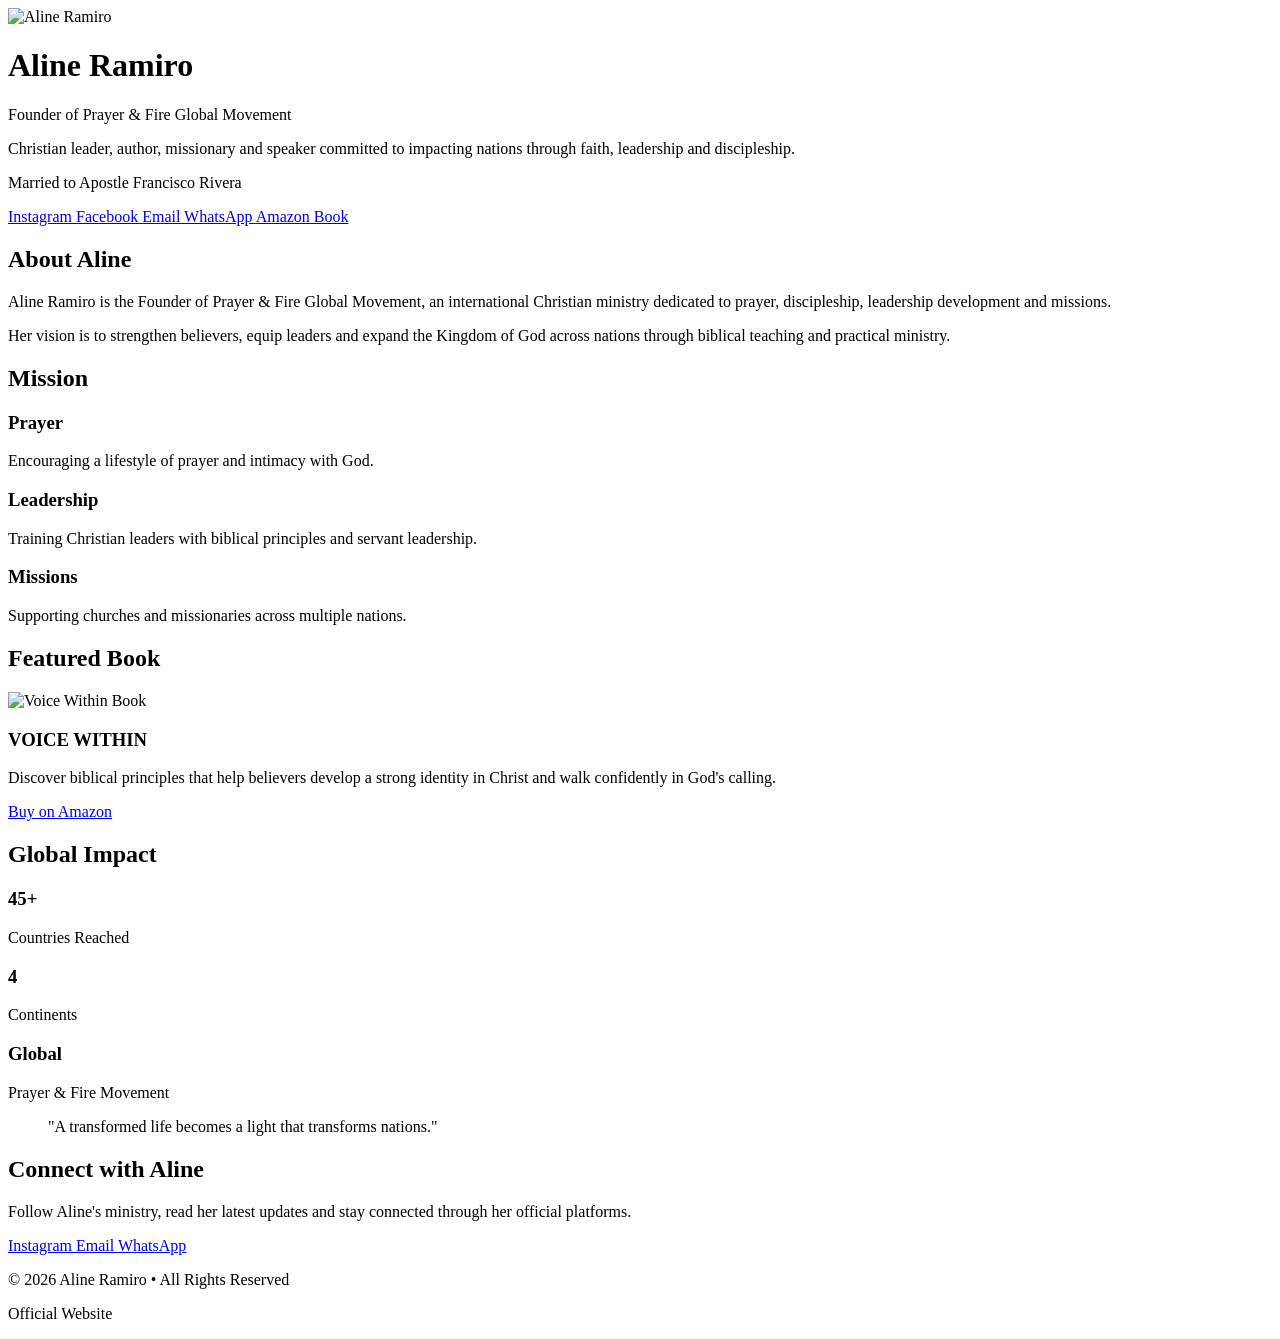
==== Index.html @ 1c5e766b "Create Index.html" ====
<!DOCTYPE html>
<html lang="en">
<head>

<meta charset="UTF-8">
<meta name="viewport" content="width=device-width, initial-scale=1.0">

<title>Aline Ramiro | Founder of Prayer & Fire Global Movement</title>

<meta name="description" content="Official website of Aline Ramiro. Founder of Prayer & Fire Global Movement, Christian leader, author, speaker and missionary.">

<meta name="keywords" content="Aline Ramiro, Prayer and Fire, Prayer & Fire, Christian Leader, Missionary, Founder, Global Movement, Author">

<meta name="author" content="Aline Ramiro">

<meta property="og:title" content="Aline Ramiro">
<meta property="og:description" content="Founder of Prayer & Fire Global Movement">
<meta property="og:type" content="website">

<link rel="preconnect" href="https://fonts.googleapis.com">
<link rel="preconnect" href="https://fonts.gstatic.com" crossorigin>

<link href="https://fonts.googleapis.com/css2?family=Poppins:wght@300;400;500;600;700&display=swap" rel="stylesheet">

<link rel="stylesheet" href="style.css">

</head>

<body>

<header class="hero">

<div class="overlay"></div>

<div class="hero-content">

<img src="images/aline.jpg" alt="Aline Ramiro" class="profile-photo">

<h1>Aline Ramiro</h1>

<p class="subtitle">
Founder of Prayer & Fire Global Movement
</p>

<p class="description">
Christian leader, author, missionary and speaker committed to impacting nations through faith, leadership and discipleship.
</p>

<p class="family">
Married to Apostle Francisco Rivera
</p>

<div class="buttons">

<a href="https://instagram.com/alineramiroglobal" target="_blank">
Instagram
</a>

<a href="https://facebook.com/" target="_blank">
Facebook
</a>

<a href="mailto:alineramirocontact@gmail.com">
Email
</a>

<a href="https://wa.me/18572612862" target="_blank">
WhatsApp
</a>

<a href="https://a.co/d/01tmIqQT" target="_blank">
Amazon Book
</a>

</div>

</div>

</header><section class="about">

<div class="container">

<h2>About Aline</h2>

<p>

Aline Ramiro is the Founder of Prayer & Fire Global Movement, an international Christian ministry dedicated to prayer, discipleship, leadership development and missions.

</p>

<p>

Her vision is to strengthen believers, equip leaders and expand the Kingdom of God across nations through biblical teaching and practical ministry.

</p>

</div>

</section>

<section class="mission">

<div class="container">

<h2>Mission</h2>

<div class="cards">

<div class="card">

<h3>Prayer</h3>

<p>
Encouraging a lifestyle of prayer and intimacy with God.
</p>

</div>

<div class="card">

<h3>Leadership</h3>

<p>
Training Christian leaders with biblical principles and servant leadership.
</p>

</div>

<div class="card">

<h3>Missions</h3>

<p>
Supporting churches and missionaries across multiple nations.
</p>

</div>

</div>

</div>

</section>

<section class="book">

<div class="container">

<h2>Featured Book</h2>

<img src="images/book.jpg" alt="Voice Within Book" class="book-image">

<h3>VOICE WITHIN</h3>

<p>

Discover biblical principles that help believers develop a strong identity in Christ and walk confidently in God's calling.

</p>

<a class="amazon-button"
href="https://a.co/d/01tmIqQT"
target="_blank">

Buy on Amazon

</a>

</div>

</section><section class="impact">

    <div class="container">

        <h2>Global Impact</h2>

        <div class="stats">

            <div class="stat">
                <h3>45+</h3>
                <p>Countries Reached</p>
            </div>

            <div class="stat">
                <h3>4</h3>
                <p>Continents</p>
            </div>

            <div class="stat">
                <h3>Global</h3>
                <p>Prayer & Fire Movement</p>
            </div>

        </div>

    </div>

</section>

<section class="quote">

    <div class="container">

        <blockquote>

            "A transformed life becomes a light that transforms nations."

        </blockquote>

    </div>

</section>

<section class="contact">

    <div class="container">

        <h2>Connect with Aline</h2>

        <p>
            Follow Aline's ministry, read her latest updates and stay connected through her official platforms.
        </p>

        <div class="buttons">

            <a href="https://instagram.com/alineramiroglobal" target="_blank">
                Instagram
            </a>

            <a href="mailto:alineramirocontact@gmail.com">
                Email
            </a>

            <a href="https://wa.me/18572612862" target="_blank">
                WhatsApp
            </a>

        </div>

    </div>

</section>

<footer>

    <p>

        © 2026 Aline Ramiro • All Rights Reserved

    </p>

    <p>

        Official Website

    </p>

</footer>

<script src="script.js"></script>

</body>

</html>
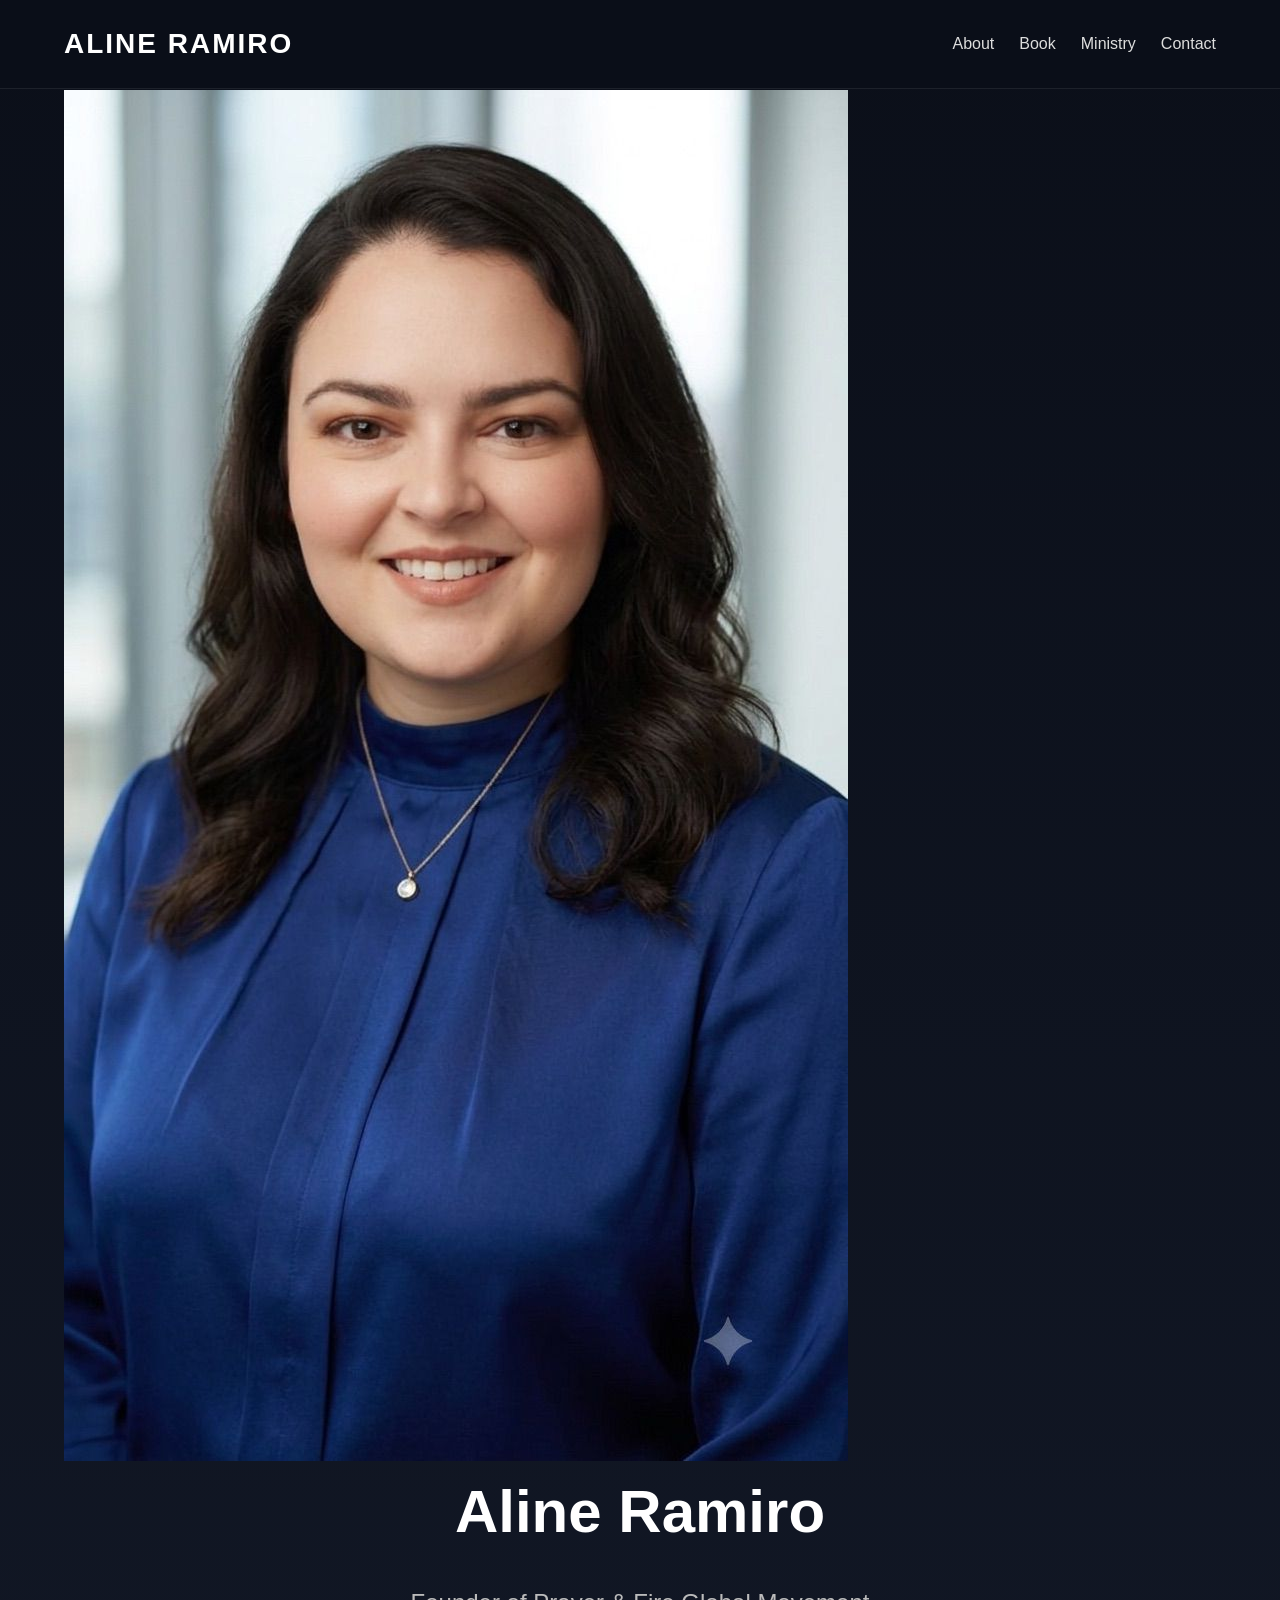
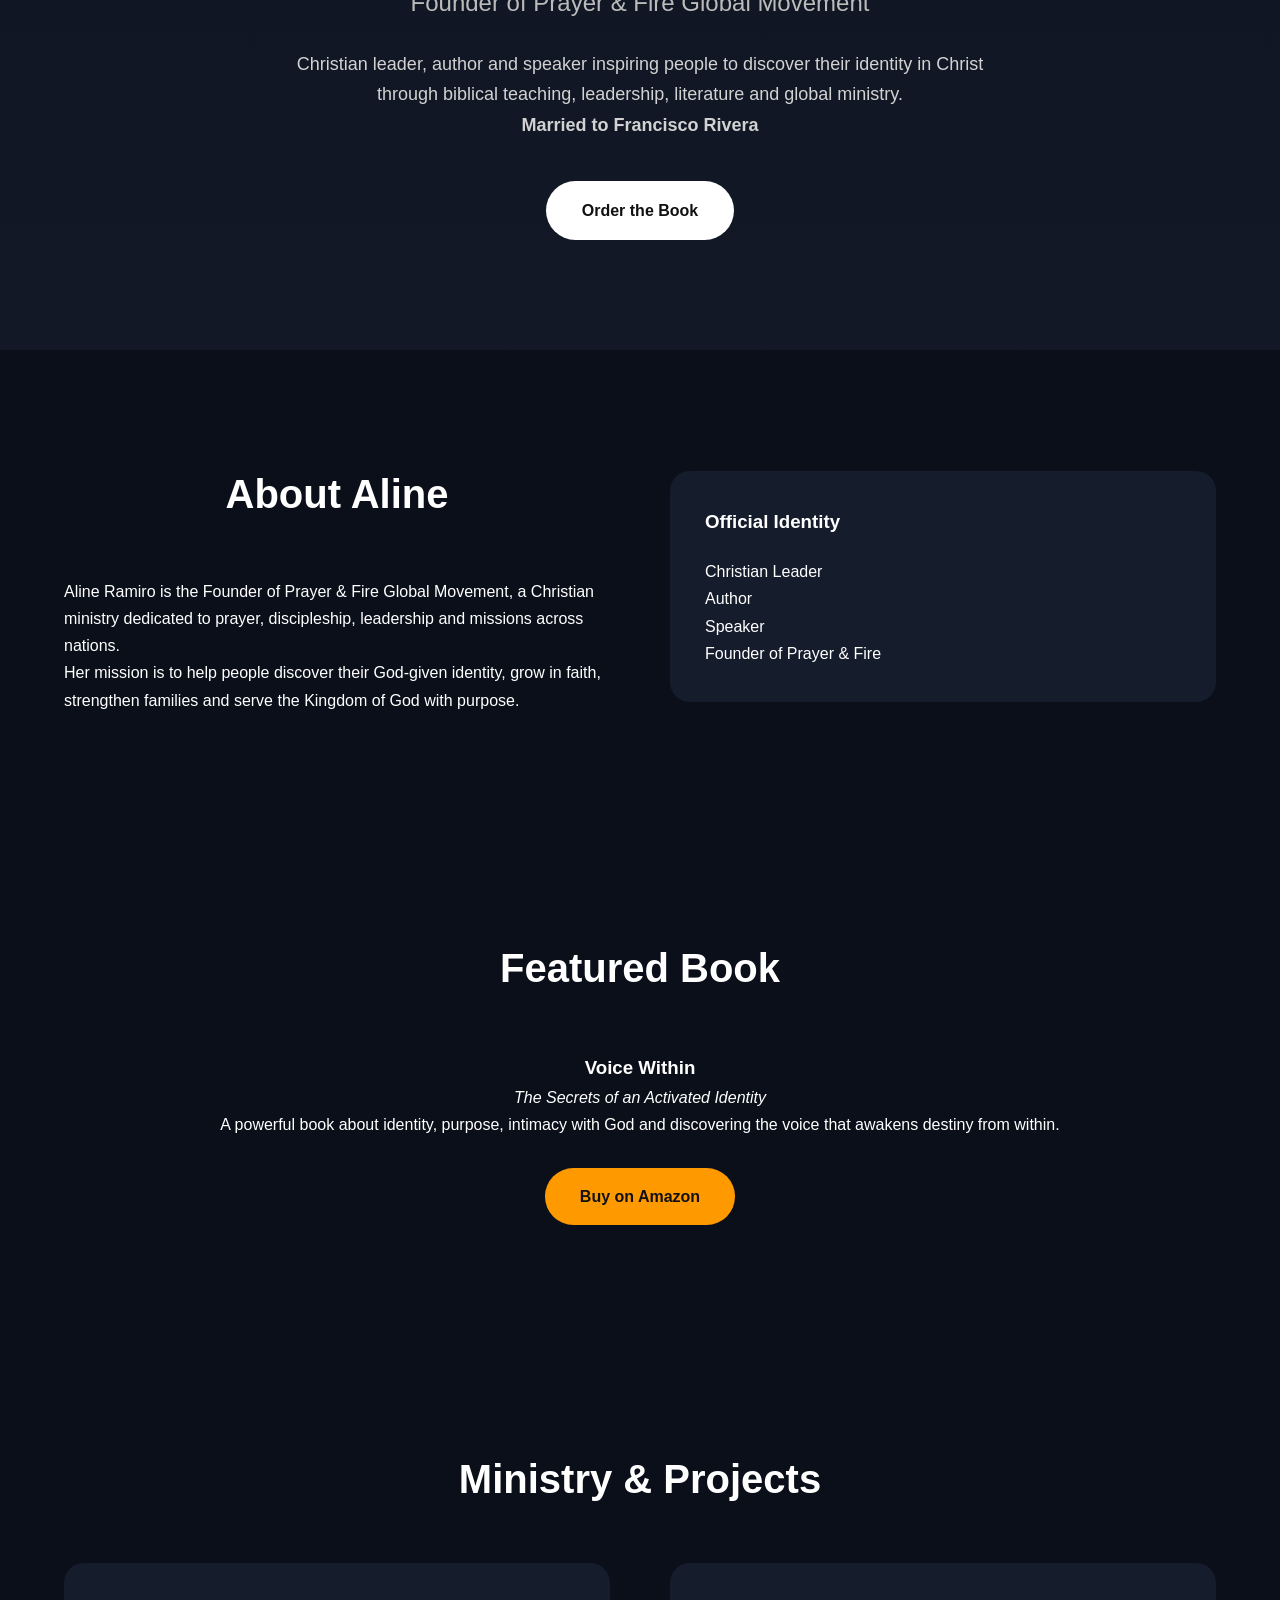
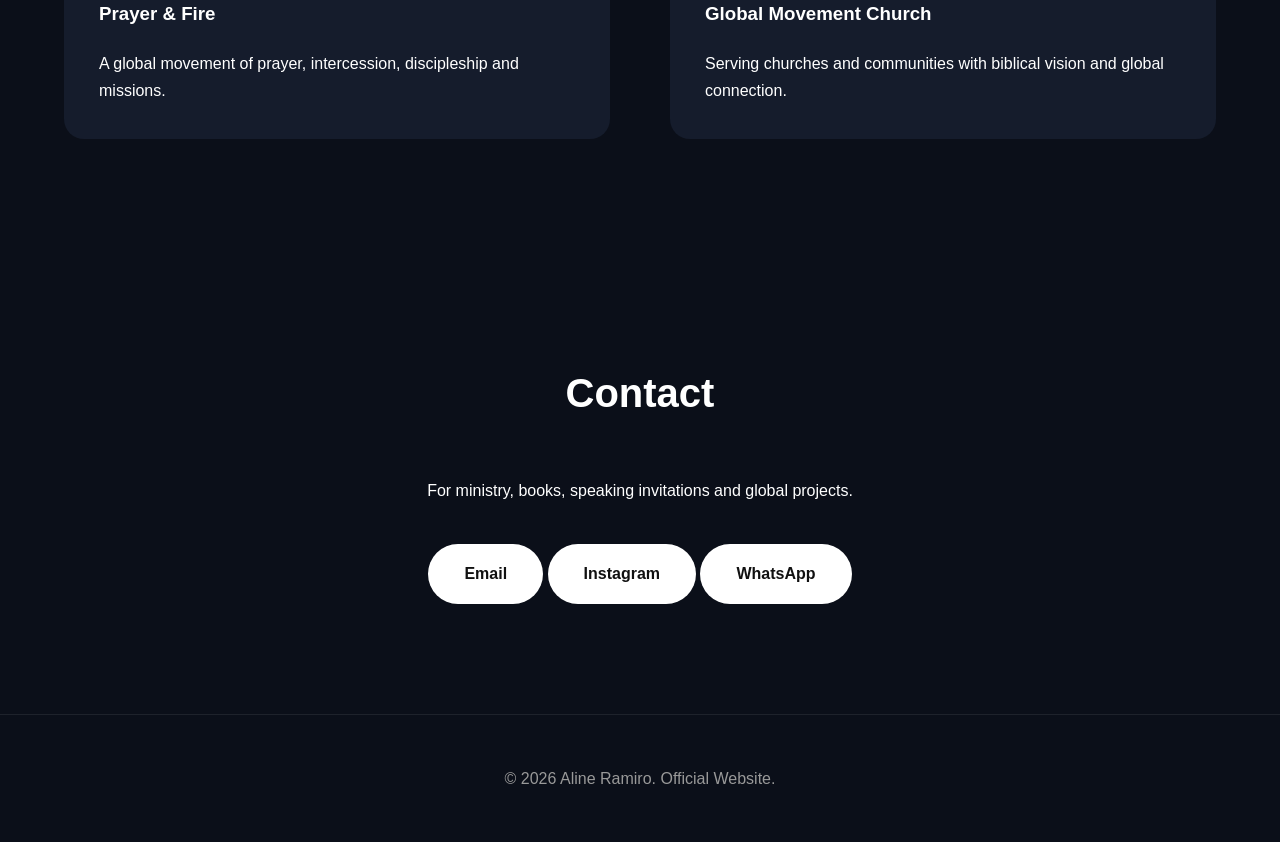
==== commit cc031358: "Update index.html" ====
--- a/Index.html
+++ b/Index.html
@@ -1,264 +1,128 @@
 <!DOCTYPE html>
 <html lang="en">
 <head>
+  <meta charset="UTF-8" />
+  <meta name="viewport" content="width=device-width, initial-scale=1.0" />
 
-<meta charset="UTF-8">
-<meta name="viewport" content="width=device-width, initial-scale=1.0">
+  <title>Aline Ramiro | Official Website</title>
+  <meta name="description" content="Official website of Aline Ramiro, Founder of Prayer & Fire Global Movement, Christian leader, author and speaker." />
+  <meta name="keywords" content="Aline Ramiro, Prayer and Fire, Prayer & Fire, Francisco Rivera, Voice Within, Voz Interior, Global Movement Church" />
+  <meta name="author" content="Aline Ramiro" />
+  <meta name="robots" content="index, follow" />
 
-<title>Aline Ramiro | Founder of Prayer & Fire Global Movement</title>
+  <meta property="og:title" content="Aline Ramiro | Official Website" />
+  <meta property="og:description" content="Founder of Prayer & Fire Global Movement. Christian leader, author and speaker." />
+  <meta property="og:type" content="website" />
 
-<meta name="description" content="Official website of Aline Ramiro. Founder of Prayer & Fire Global Movement, Christian leader, author, speaker and missionary.">
-
-<meta name="keywords" content="Aline Ramiro, Prayer and Fire, Prayer & Fire, Christian Leader, Missionary, Founder, Global Movement, Author">
-
-<meta name="author" content="Aline Ramiro">
-
-<meta property="og:title" content="Aline Ramiro">
-<meta property="og:description" content="Founder of Prayer & Fire Global Movement">
-<meta property="og:type" content="website">
-
-<link rel="preconnect" href="https://fonts.googleapis.com">
-<link rel="preconnect" href="https://fonts.gstatic.com" crossorigin>
-
-<link href="https://fonts.googleapis.com/css2?family=Poppins:wght@300;400;500;600;700&display=swap" rel="stylesheet">
-
-<link rel="stylesheet" href="style.css">
-
+  <link rel="stylesheet" href="style.css" />
 </head>
 
 <body>
 
-<header class="hero">
+  <header>
+    <nav class="container">
+      <div class="logo">ALINE RAMIRO</div>
+      <div class="menu">
+        <a href="#about">About</a>
+        <a href="#book">Book</a>
+        <a href="#ministry">Ministry</a>
+        <a href="#contact">Contact</a>
+      </div>
+    </nav>
+  </header>
 
-<div class="overlay"></div>
+  <section class="hero">
+    <div class="container">
+      <img src="aline.JPG" alt="Aline Ramiro" class="profile-photo" />
 
-<div class="hero-content">
+      <h1>Aline Ramiro</h1>
+      <h2>Founder of Prayer & Fire Global Movement</h2>
 
-<img src="images/aline.jpg" alt="Aline Ramiro" class="profile-photo">
+      <p>
+        Christian leader, author and speaker inspiring people to discover their identity in Christ
+        through biblical teaching, leadership, literature and global ministry.
+      </p>
 
-<h1>Aline Ramiro</h1>
+      <p><strong>Married to Francisco Rivera</strong></p>
 
-<p class="subtitle">
-Founder of Prayer & Fire Global Movement
-</p>
+      <a href="#book" class="button">Order the Book</a>
+    </div>
+  </section>
 
-<p class="description">
-Christian leader, author, missionary and speaker committed to impacting nations through faith, leadership and discipleship.
-</p>
+  <section id="about">
+    <div class="container about">
+      <div>
+        <h2 class="section-title">About Aline</h2>
+        <p>
+          Aline Ramiro is the Founder of Prayer & Fire Global Movement, a Christian ministry
+          dedicated to prayer, discipleship, leadership and missions across nations.
+        </p>
+        <p>
+          Her mission is to help people discover their God-given identity, grow in faith,
+          strengthen families and serve the Kingdom of God with purpose.
+        </p>
+      </div>
 
-<p class="family">
-Married to Apostle Francisco Rivera
-</p>
+      <div class="card">
+        <h3>Official Identity</h3>
+        <p>Christian Leader</p>
+        <p>Author</p>
+        <p>Speaker</p>
+        <p>Founder of Prayer & Fire</p>
+      </div>
+    </div>
+  </section>
 
-<div class="buttons">
+  <section id="book" class="book">
+    <div class="container">
+      <h2 class="section-title">Featured Book</h2>
+      <h3>Voice Within</h3>
+      <p><em>The Secrets of an Activated Identity</em></p>
 
-<a href="https://instagram.com/alineramiroglobal" target="_blank">
-Instagram
-</a>
+      <p>
+        A powerful book about identity, purpose, intimacy with God and discovering the voice
+        that awakens destiny from within.
+      </p>
 
-<a href="https://facebook.com/" target="_blank">
-Facebook
-</a>
+      <a class="amazon-button" href="https://a.co/d/01tmIqQT" target="_blank">
+        Buy on Amazon
+      </a>
+    </div>
+  </section>
 
-<a href="mailto:alineramirocontact@gmail.com">
-Email
-</a>
+  <section id="ministry">
+    <div class="container">
+      <h2 class="section-title">Ministry & Projects</h2>
 
-<a href="https://wa.me/18572612862" target="_blank">
-WhatsApp
-</a>
-
-<a href="https://a.co/d/01tmIqQT" target="_blank">
-Amazon Book
-</a>
-
-</div>
-
-</div>
-
-</header><section class="about">
-
-<div class="container">
-
-<h2>About Aline</h2>
-
-<p>
-
-Aline Ramiro is the Founder of Prayer & Fire Global Movement, an international Christian ministry dedicated to prayer, discipleship, leadership development and missions.
-
-</p>
-
-<p>
-
-Her vision is to strengthen believers, equip leaders and expand the Kingdom of God across nations through biblical teaching and practical ministry.
-
-</p>
-
-</div>
-
-</section>
-
-<section class="mission">
-
-<div class="container">
-
-<h2>Mission</h2>
-
-<div class="cards">
-
-<div class="card">
-
-<h3>Prayer</h3>
-
-<p>
-Encouraging a lifestyle of prayer and intimacy with God.
-</p>
-
-</div>
-
-<div class="card">
-
-<h3>Leadership</h3>
-
-<p>
-Training Christian leaders with biblical principles and servant leadership.
-</p>
-
-</div>
-
-<div class="card">
-
-<h3>Missions</h3>
-
-<p>
-Supporting churches and missionaries across multiple nations.
-</p>
-
-</div>
-
-</div>
-
-</div>
-
-</section>
-
-<section class="book">
-
-<div class="container">
-
-<h2>Featured Book</h2>
-
-<img src="images/book.jpg" alt="Voice Within Book" class="book-image">
-
-<h3>VOICE WITHIN</h3>
-
-<p>
-
-Discover biblical principles that help believers develop a strong identity in Christ and walk confidently in God's calling.
-
-</p>
-
-<a class="amazon-button"
-href="https://a.co/d/01tmIqQT"
-target="_blank">
-
-Buy on Amazon
-
-</a>
-
-</div>
-
-</section><section class="impact">
-
-    <div class="container">
-
-        <h2>Global Impact</h2>
-
-        <div class="stats">
-
-            <div class="stat">
-                <h3>45+</h3>
-                <p>Countries Reached</p>
-            </div>
-
-            <div class="stat">
-                <h3>4</h3>
-                <p>Continents</p>
-            </div>
-
-            <div class="stat">
-                <h3>Global</h3>
-                <p>Prayer & Fire Movement</p>
-            </div>
-
+      <div class="about">
+        <div class="card">
+          <h3>Prayer & Fire</h3>
+          <p>A global movement of prayer, intercession, discipleship and missions.</p>
         </div>
 
+        <div class="card">
+          <h3>Global Movement Church</h3>
+          <p>Serving churches and communities with biblical vision and global connection.</p>
+        </div>
+      </div>
     </div>
+  </section>
 
-</section>
+  <section id="contact">
+    <div class="container book">
+      <h2 class="section-title">Contact</h2>
+      <p>For ministry, books, speaking invitations and global projects.</p>
 
-<section class="quote">
+      <a class="button" href="mailto:alineramirocontact@gmail.com">Email</a>
+      <a class="button" href="https://instagram.com/alineramiroglobal" target="_blank">Instagram</a>
+      <a class="button" href="https://wa.me/18572612862" target="_blank">WhatsApp</a>
+    </div>
+  </section>
 
-    <div class="container">
+  <footer>
+    <p>© 2026 Aline Ramiro. Official Website.</p>
+  </footer>
 
-        <blockquote>
-
-            "A transformed life becomes a light that transforms nations."
-
-        </blockquote>
-
-    </div>
-
-</section>
-
-<section class="contact">
-
-    <div class="container">
-
-        <h2>Connect with Aline</h2>
-
-        <p>
-            Follow Aline's ministry, read her latest updates and stay connected through her official platforms.
-        </p>
-
-        <div class="buttons">
-
-            <a href="https://instagram.com/alineramiroglobal" target="_blank">
-                Instagram
-            </a>
-
-            <a href="mailto:alineramirocontact@gmail.com">
-                Email
-            </a>
-
-            <a href="https://wa.me/18572612862" target="_blank">
-                WhatsApp
-            </a>
-
-        </div>
-
-    </div>
-
-</section>
-
-<footer>
-
-    <p>
-
-        © 2026 Aline Ramiro • All Rights Reserved
-
-    </p>
-
-    <p>
-
-        Official Website
-
-    </p>
-
-</footer>
-
-<script src="script.js"></script>
-
+  <script src="script.js"></script>
 </body>
-
 </html>
--- a/style.css
+++ b/style.css
@@ -0,0 +1,193 @@
+*{
+    margin:0;
+    padding:0;
+    box-sizing:border-box;
+}
+
+html{
+    scroll-behavior:smooth;
+}
+
+body{
+    font-family:Arial, Helvetica, sans-serif;
+    background:#0b0f19;
+    color:#ffffff;
+    line-height:1.7;
+}
+
+a{
+    text-decoration:none;
+    color:inherit;
+}
+
+img{
+    max-width:100%;
+    display:block;
+}
+
+.container{
+    width:90%;
+    max-width:1200px;
+    margin:auto;
+}
+
+header{
+    position:fixed;
+    width:100%;
+    top:0;
+    left:0;
+    background:rgba(11,15,25,.95);
+    backdrop-filter:blur(12px);
+    z-index:1000;
+    border-bottom:1px solid rgba(255,255,255,.08);
+}
+
+nav{
+    display:flex;
+    justify-content:space-between;
+    align-items:center;
+    padding:20px 0;
+}
+
+.logo{
+    font-size:28px;
+    font-weight:bold;
+    letter-spacing:2px;
+}
+
+.menu{
+    display:flex;
+    gap:25px;
+}
+
+.menu a{
+    color:#ddd;
+    transition:.3s;
+}
+
+.menu a:hover{
+    color:#ffffff;
+}
+
+.hero{
+    min-height:100vh;
+    display:flex;
+    align-items:center;
+    justify-content:center;
+    text-align:center;
+    padding-top:90px;
+    background:linear-gradient(180deg,#0b0f19,#121826);
+}
+
+.hero h1{
+    font-size:60px;
+    margin-bottom:20px;
+}
+
+.hero h2{
+    color:#bbbbbb;
+    margin-bottom:25px;
+    font-weight:400;
+}
+
+.hero p{
+    max-width:700px;
+    margin:auto;
+    color:#d2d2d2;
+    font-size:18px;
+}
+
+.button{
+    display:inline-block;
+    margin-top:40px;
+    padding:16px 36px;
+    background:#ffffff;
+    color:#111;
+    border-radius:50px;
+    font-weight:bold;
+    transition:.3s;
+}
+
+.button:hover{
+    transform:translateY(-3px);
+}
+
+section{
+    padding:110px 0;
+}
+
+.section-title{
+    text-align:center;
+    font-size:40px;
+    margin-bottom:50px;
+}
+
+.about{
+    display:grid;
+    grid-template-columns:1fr 1fr;
+    gap:60px;
+    align-items:center;
+}
+
+.photo{
+    width:100%;
+    border-radius:20px;
+    overflow:hidden;
+}
+
+.photo img{
+    width:100%;
+}
+
+.card{
+    background:#151c2c;
+    padding:35px;
+    border-radius:20px;
+}
+
+.card h3{
+    margin-bottom:20px;
+}
+
+.book{
+    text-align:center;
+}
+
+.book img{
+    width:260px;
+    margin:auto;
+    border-radius:18px;
+}
+
+.amazon-button{
+    display:inline-block;
+    margin-top:30px;
+    padding:15px 35px;
+    background:#ff9900;
+    color:#111;
+    border-radius:40px;
+    font-weight:bold;
+}
+
+footer{
+    padding:50px 0;
+    text-align:center;
+    color:#999;
+    border-top:1px solid rgba(255,255,255,.08);
+}
+
+@media(max-width:900px){
+
+.hero h1{
+    font-size:42px;
+}
+
+.about{
+    grid-template-columns:1fr;
+}
+
+.menu{
+    display:none;
+}
+
+}
